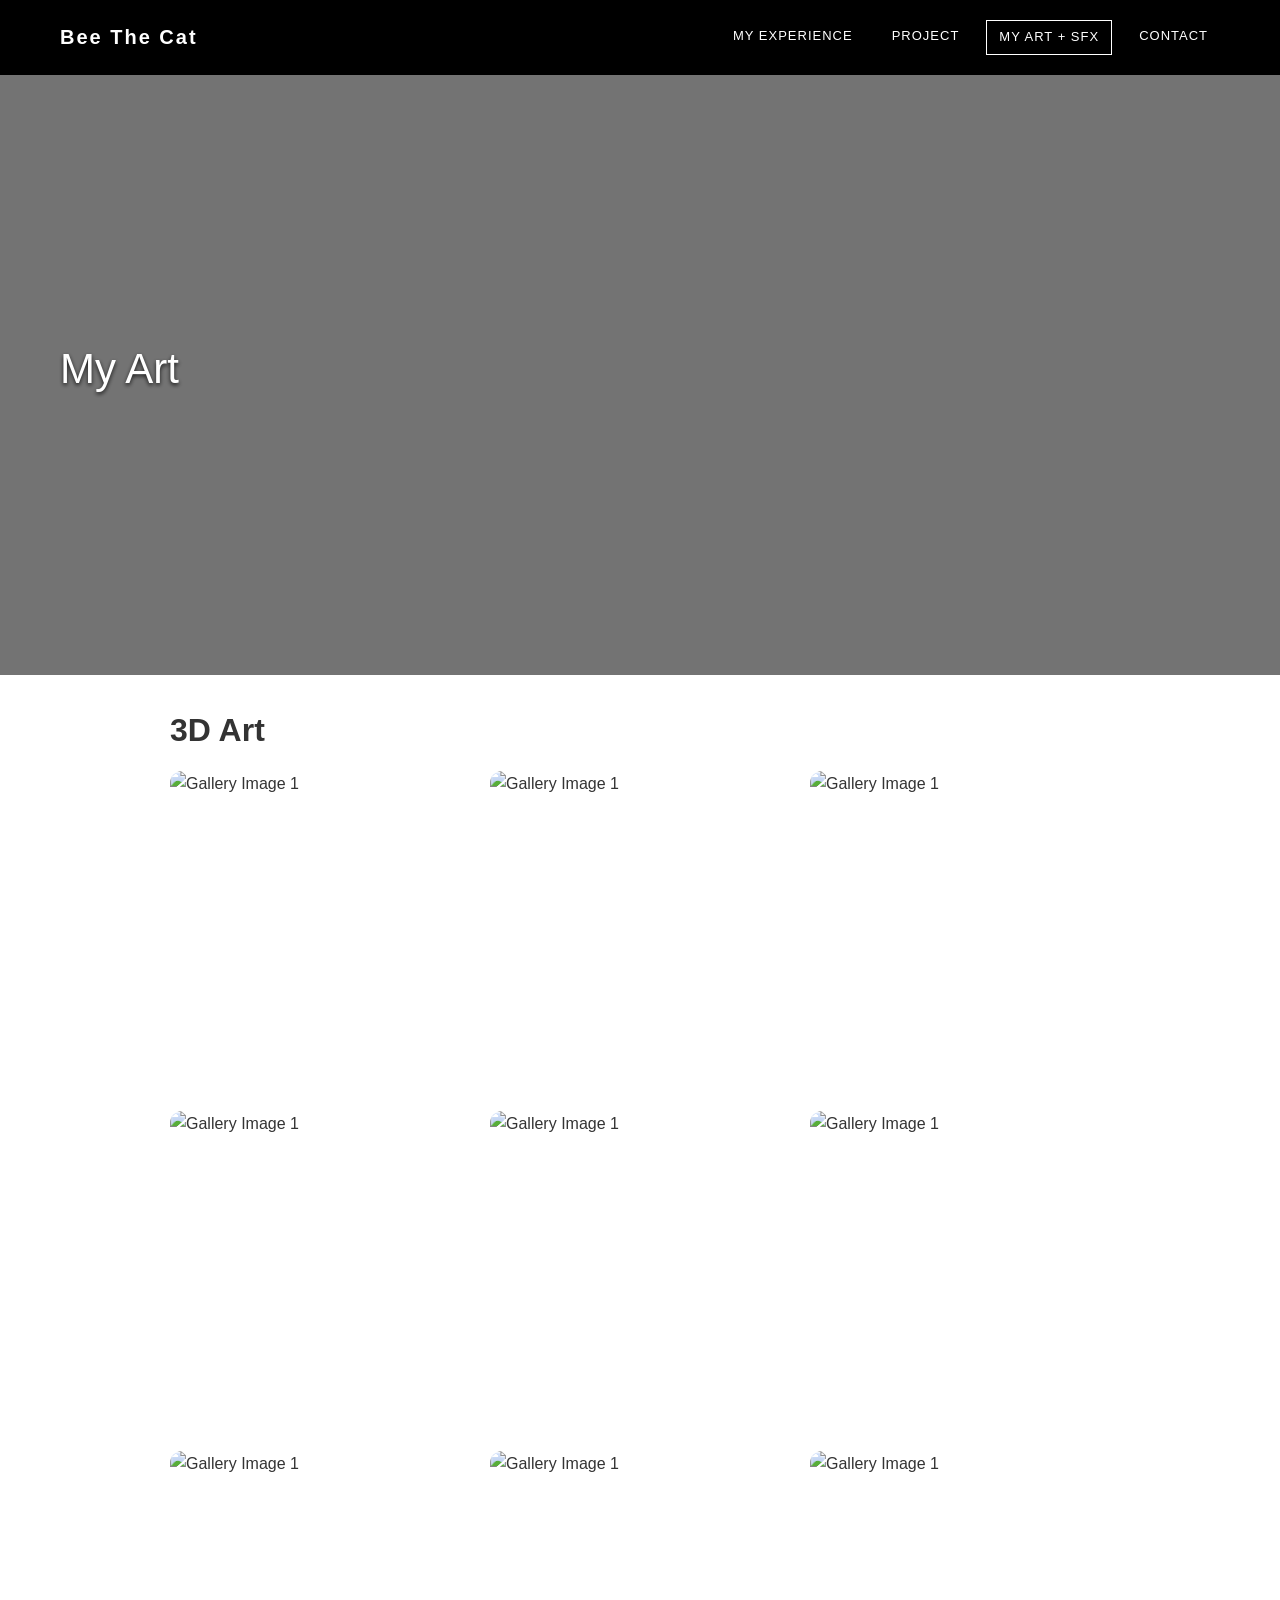
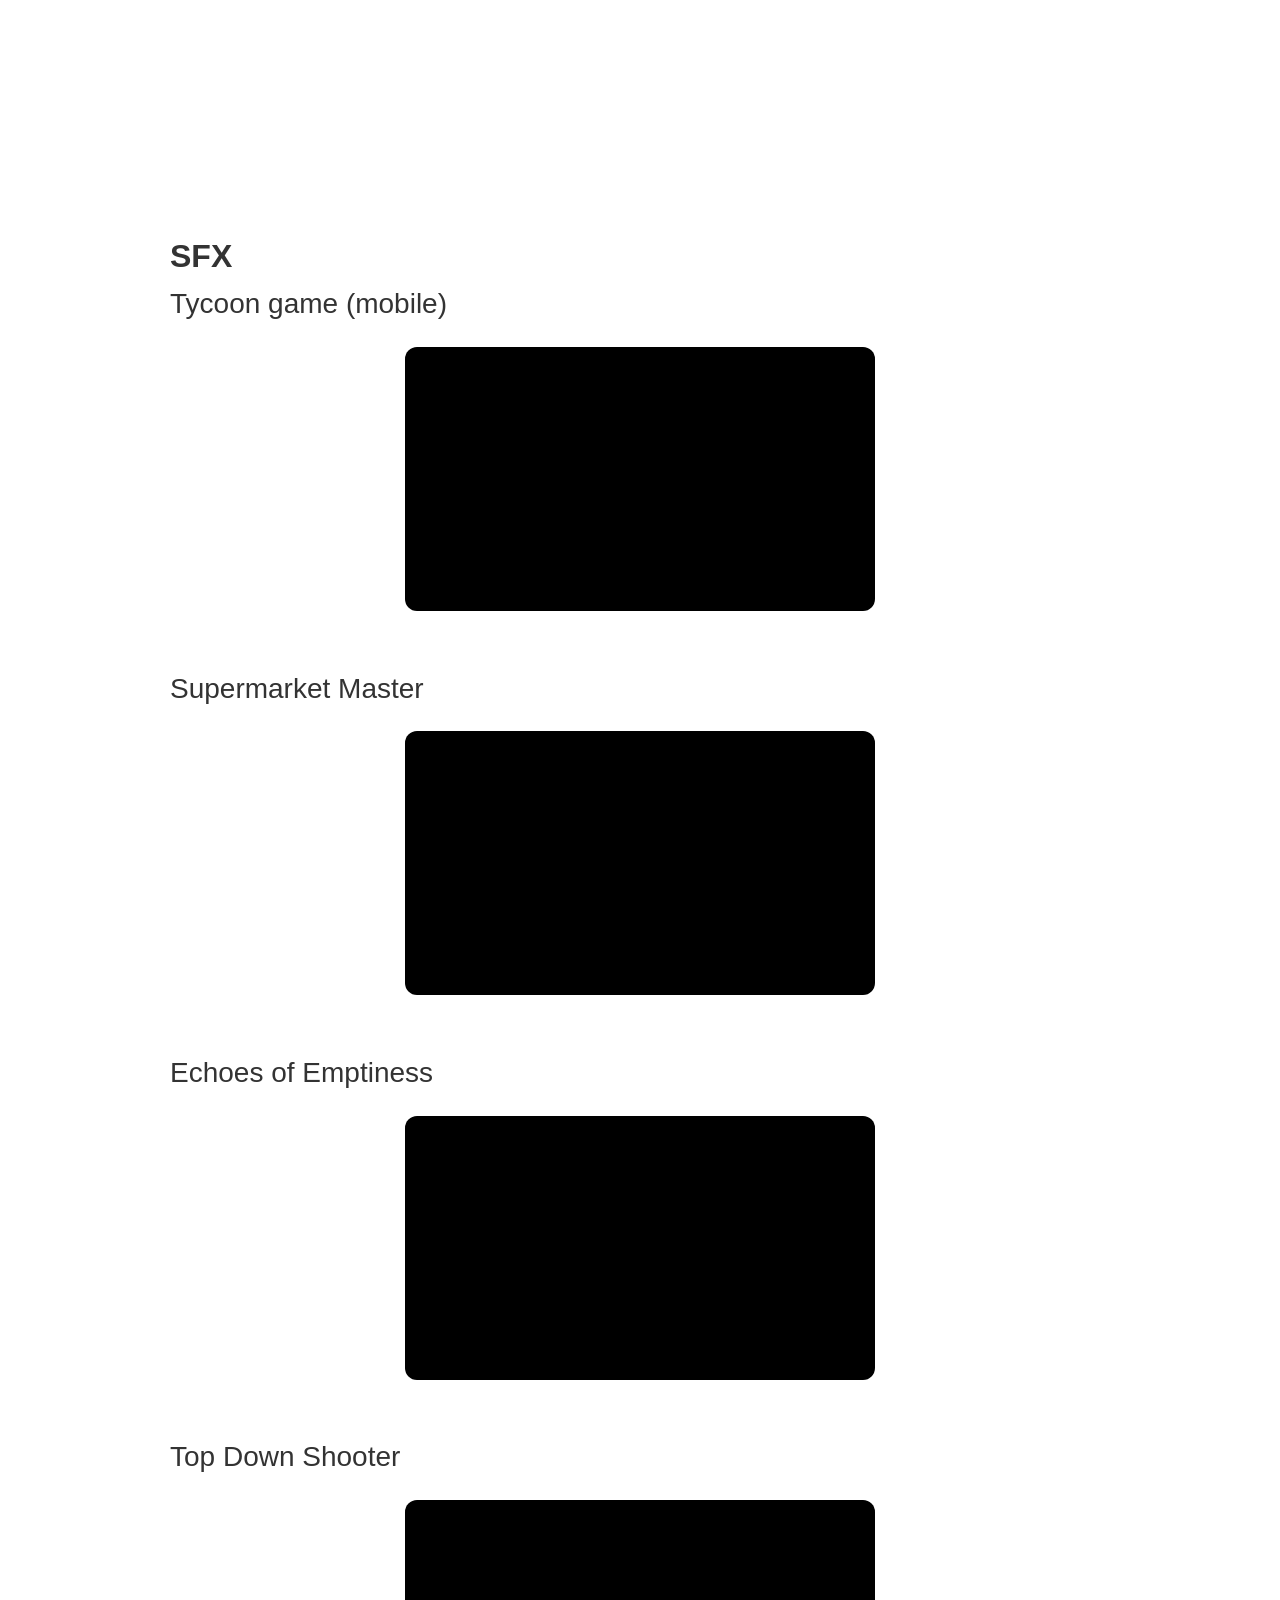
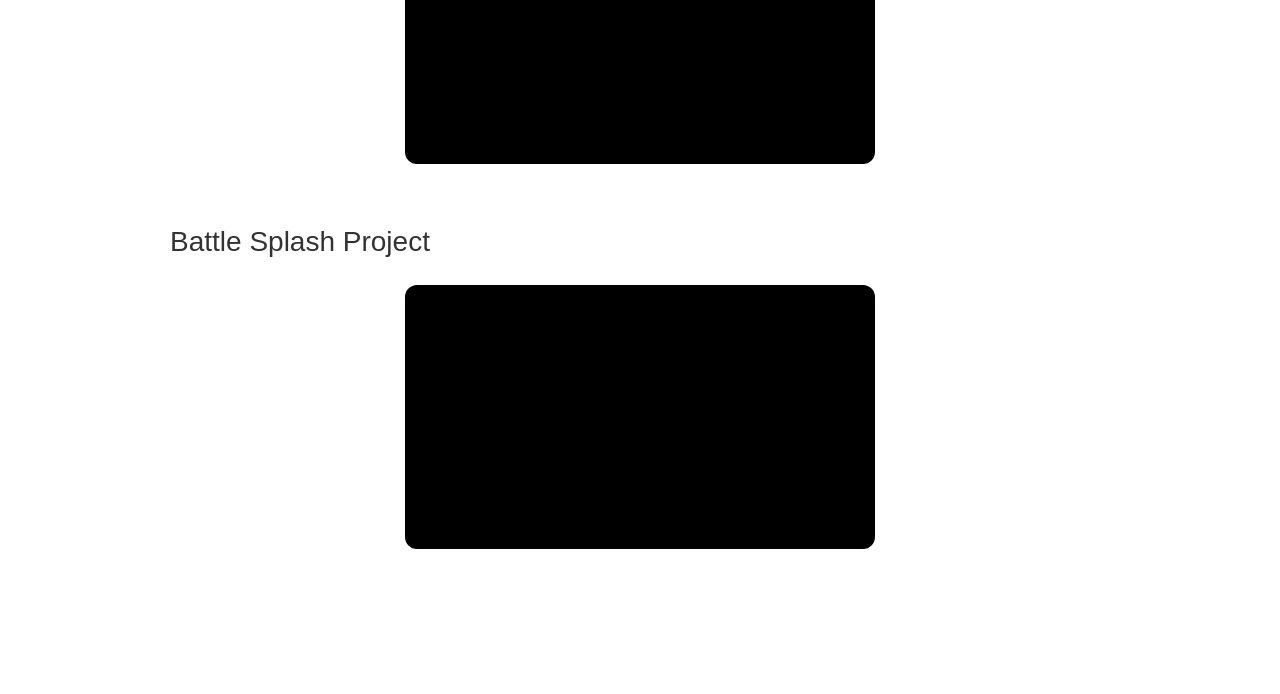
==== myart.html @ d62521d7 "Add files via upload" ====
<!DOCTYPE html>
<html lang="vi">
<head>
    <meta charset="UTF-8">
    <meta name="viewport" content="width=device-width, initial-scale=1.0">
    <title>My Art - Portfolio</title>
    <link rel="stylesheet" href="style.css">
</head>
<body>

    <!-- Header Block -->
    <header>
        <div class="header-container">
            <div class="logo">Bee The Cat</div>
            <nav>
                <ul>
                    <li><a href="index.html">MY EXPERIENCE</a></li>
                    <li><a href="project.html" >PROJECT</a></li>
                    <li><a href="myart.html" class="active">MY ART + SFX</a></li>
                    <li><a href="contact.html">CONTACT</a></li>
                </ul>
            </nav>
        </div>
    </header>

    <!-- Hero Banner Block -->
    <section class="hero">
        <div class="hero-container">
            <div class="hero-text">
                <h1>My Art</h1>
            </div>
        </div>
    </section>

    <!-- Main Content Container -->
    <div class="container">

        <!-- Project Item: Miniature-shooter -->
        <div class="project-block">
            <h1>3D Art</h1>
            <div class="gallery-grid">
                <img src="images/Art + voxel/Voxel art/snap2026-09-07-02-12-44.png" alt="Gallery Image 1">
				<img src="images/Art + voxel/Voxel art/snap2026-09-07-01-13-02.png" alt="Gallery Image 1">
				<img src="images/Art + voxel/Voxel art/snap2024-05-16-07-28-50_orig.png" alt="Gallery Image 1">
				<img src="images/Art + voxel/Voxel art/room-cozy-3_orig.png" alt="Gallery Image 1">
				<img src="images/Art + voxel/Voxel art/snap2024-06-08-07-22-31_orig.png" alt="Gallery Image 1">
				<img src="images/Art + voxel/Voxel art/snap2024-05-17-10-12-16_orig.png" alt="Gallery Image 1">
				<img src="images/Art + voxel/Voxel art/snap2024-05-27-07-48-33_orig.png" alt="Gallery Image 1">
				<img src="images/Art + voxel/Voxel art/snap2024-05-20-10-29-37_orig.png" alt="Gallery Image 1">
				<img src="images/Art + voxel/Voxel art/Dogo.png" alt="Gallery Image 1">

            </div>
        </div>
		
		  <div class="project-block">
            <h1>SFX</h1>
			<h2>Tycoon game (mobile)</h2>
            <div class="video-container">
                <iframe 
                    src="https://www.youtube.com/embed/-_LcKCd7iQA" 
                    title="YouTube video player" 
                    allow="accelerometer; autoplay; clipboard-write; encrypted-media; gyroscope; picture-in-picture; web-share" 
                    referrerpolicy="strict-origin-when-cross-origin" 
                    allowfullscreen>
                </iframe>
            </div>
			</br>
			<h2>Supermarket Master</h2>
            <div class="video-container">
                <iframe 
                    src="https://www.youtube.com/embed/-_LcKCd7iQA" 
                    title="YouTube video player" 
                    allow="accelerometer; autoplay; clipboard-write; encrypted-media; gyroscope; picture-in-picture; web-share" 
                    referrerpolicy="strict-origin-when-cross-origin" 
                    allowfullscreen>
                </iframe>
            </div>
			</br>
			<h2>Echoes of Emptiness</h2>
            <div class="video-container">
                <iframe 
                    src="https://www.youtube.com/embed/-_LcKCd7iQA" 
                    title="YouTube video player" 
                    allow="accelerometer; autoplay; clipboard-write; encrypted-media; gyroscope; picture-in-picture; web-share" 
                    referrerpolicy="strict-origin-when-cross-origin" 
                    allowfullscreen>
                </iframe>
            </div>
			</br>
			
			<h2>Top Down Shooter </h2>
            <div class="video-container">
                <iframe 
                    src="https://www.youtube.com/embed/-_LcKCd7iQA" 
                    title="YouTube video player" 
                    allow="accelerometer; autoplay; clipboard-write; encrypted-media; gyroscope; picture-in-picture; web-share" 
                    referrerpolicy="strict-origin-when-cross-origin" 
                    allowfullscreen>
                </iframe>
            </div>
			</br>
			
			<h2>Battle Splash Project</h2>
            <div class="video-container">
                <iframe 
                    src="https://www.youtube.com/embed/-_LcKCd7iQA" 
                    title="YouTube video player" 
                    allow="accelerometer; autoplay; clipboard-write; encrypted-media; gyroscope; picture-in-picture; web-share" 
                    referrerpolicy="strict-origin-when-cross-origin" 
                    allowfullscreen>
                </iframe>
            </div>
			</br>
			
			
			
        </div> 
        
		
    </div>

</body>
</html>
---- style.css ----
/* RESET & CSS BASE */
* {
    box-sizing: border-box;
    margin: 0;
    padding: 0;
    font-family: 'Helvetica Neue', Arial, sans-serif;
}

body {
    background-color: #ffffff;
    color: #333333;
    line-height: 1.6;
}

/* HEADER & NAVIGATION */
header {
    background-color: #000000;
    color: #ffffff;
    width: 100%;
}

.header-container {
    max-width: 1200px;
    margin: 0 auto;
    padding: 20px 20px;
    display: flex;
    justify-content: space-between;
    align-items: center;
    flex-wrap: wrap;
    gap: 15px;
}

.logo {
    font-size: 20px;
    font-weight: bold;
    letter-spacing: 2px;
}

nav ul {
    list-style: none;
    display: flex;
    gap: 15px;
    flex-wrap: wrap;
}

nav a {
    color: #ffffff;
    text-decoration: none;
    font-size: 13px;
    letter-spacing: 1px;
    text-transform: uppercase;
    padding: 6px 12px;
    display: inline-block;
    transition: all 0.2s ease;
}

nav a.active, nav a:hover {
    border: 1px solid #ffffff;
}

/* HERO BANNER */
.hero {
    width: 100%;
    min-height: 600px;
    background-image: linear-gradient(rgba(0, 0, 0, 0.55), rgba(0, 0, 0, 0.55)), url('images/Lvl design + env/Tank/1.JPG');
    background-size: cover;
    background-position: center;
    background-repeat: no-repeat;
    filter: grayscale(100%);
    display: flex;
    align-items: center;
}

.hero-container {
    max-width: 1200px;
    width: 100%;
    margin: 0 auto;
    padding: 40px 20px;
}

.hero-text {
    max-width: 650px;
    color: #ffffff;
}

.hero-text h1 {
    font-size: 42px;
    margin-bottom: 12px;
    font-weight: 400;
    word-break: break-word;
    text-shadow: 0px 2px 4px rgba(0, 0, 0, 0.8);
}

.hero-text p {
    font-size: 18px;
    color: #e0e0e0;
    text-shadow: 0px 1px 3px rgba(0, 0, 0, 0.8);
}

/* CONTAINER TỔNG THỂ DƯỚI */
.container {
    padding: 30px 20px;
    max-width: 1200px;
    margin: 0 auto;
}

/* MỖI BLOCK DỰ ÁN CỐ ĐỊNH CHIỀU RỘNG 940PX VÀ CĂN GIỮA */
.project-block {
    max-width: 940px;
    margin: 0 auto 60px auto;
}

h2 {
    font-size: 28px;
    margin-bottom: 15px;
    font-weight: 500;
}

/* DANH SÁCH & LINK */
ul.skill-list, ul.press-list {
    list-style-type: disc;
    padding-left: 20px;
}

ul.skill-list li, ul.press-list li {
    margin-bottom: 8px;
    font-size: 16px;
    color: #222222;
}

a.link {
    color: #0056b3;
    text-decoration: underline;
    word-break: break-all;
}

/* GALLERY GRID - CĂN THEO KHUNG PROJECT-BLOCK */
.gallery-grid {
    display: grid;
    grid-template-columns: repeat(3, 1fr);
    gap: 20px;
    margin-top: 15px;
    width: 100%;
}

.gallery-grid img {
    width: 100%;
    height: 320px;
    object-fit: cover;
    border-radius: 12px;
    transition: transform 0.2s ease;
}

.gallery-grid img:hover {
    transform: scale(1.03);
}

/* TỰ ĐỘNG DÀN TO ẢNH NẾU GALLERY CHỈ CÓ DUY NHẤT 1 ẢNH */
.gallery-grid img:only-child {
    grid-column: 1 / -1;
    width: 100%;
    height: auto;
    max-height: 520px;
}

/* YOUTUBE EMBED RESPONSIVE - CĂN GIỮA 100% SO VỚI 3 ẢNH */
.video-container {
    position: relative;
    width: 100%;
    max-width: 470px; /* Nhỏ bằng 1/2 khung 3 ảnh */
    height: 0;
    padding-bottom: 264px; /* Giữ chuẩn tỉ lệ 16:9 cho max-width 470px */
    overflow: hidden;
    background: #000000;
    margin: 20px auto 30px auto; /* Căn giữa tự động tuyệt đối */
    border-radius: 12px;
}

.video-container iframe {
    position: absolute;
    top: 0;
    left: 0;
    width: 100%;
    height: 100%;
    border: 0;
}

/* ẢNH CONTACT */
.profile-cat {
    width: 100%;
    max-width: 250px;
    height: auto;
    filter: grayscale(100%);
    margin-top: 20px;
    border-radius: 12px;
}

/* MEDIA QUERIES FOR MOBILE & TABLET */
@media (max-width: 980px) {
    .project-block {
        max-width: 100%;
    }
}

@media (max-width: 768px) {
    .header-container {
        padding: 15px 20px;
        flex-direction: column;
        align-items: flex-start;
    }

    nav ul {
        width: 100%;
        justify-content: space-between;
        gap: 5px;
    }

    nav a {
        font-size: 11px;
        padding: 5px 8px;
    }

    .hero {
        min-height: 300px;
    }

    .hero-container {
        padding: 30px 20px;
    }

    .hero-text h1 {
        font-size: 30px;
    }

    .hero-text p {
        font-size: 15px;
    }

    .container {
        padding: 20px;
    }

    .gallery-grid {
        grid-template-columns: repeat(auto-fit, minmax(140px, 1fr));
        gap: 12px;
    }

    .gallery-grid img {
        height: 200px;
    }

    .video-container {
        max-width: 100%;
        padding-bottom: 56.25%;
        margin: 15px 0 25px 0;
    }
}
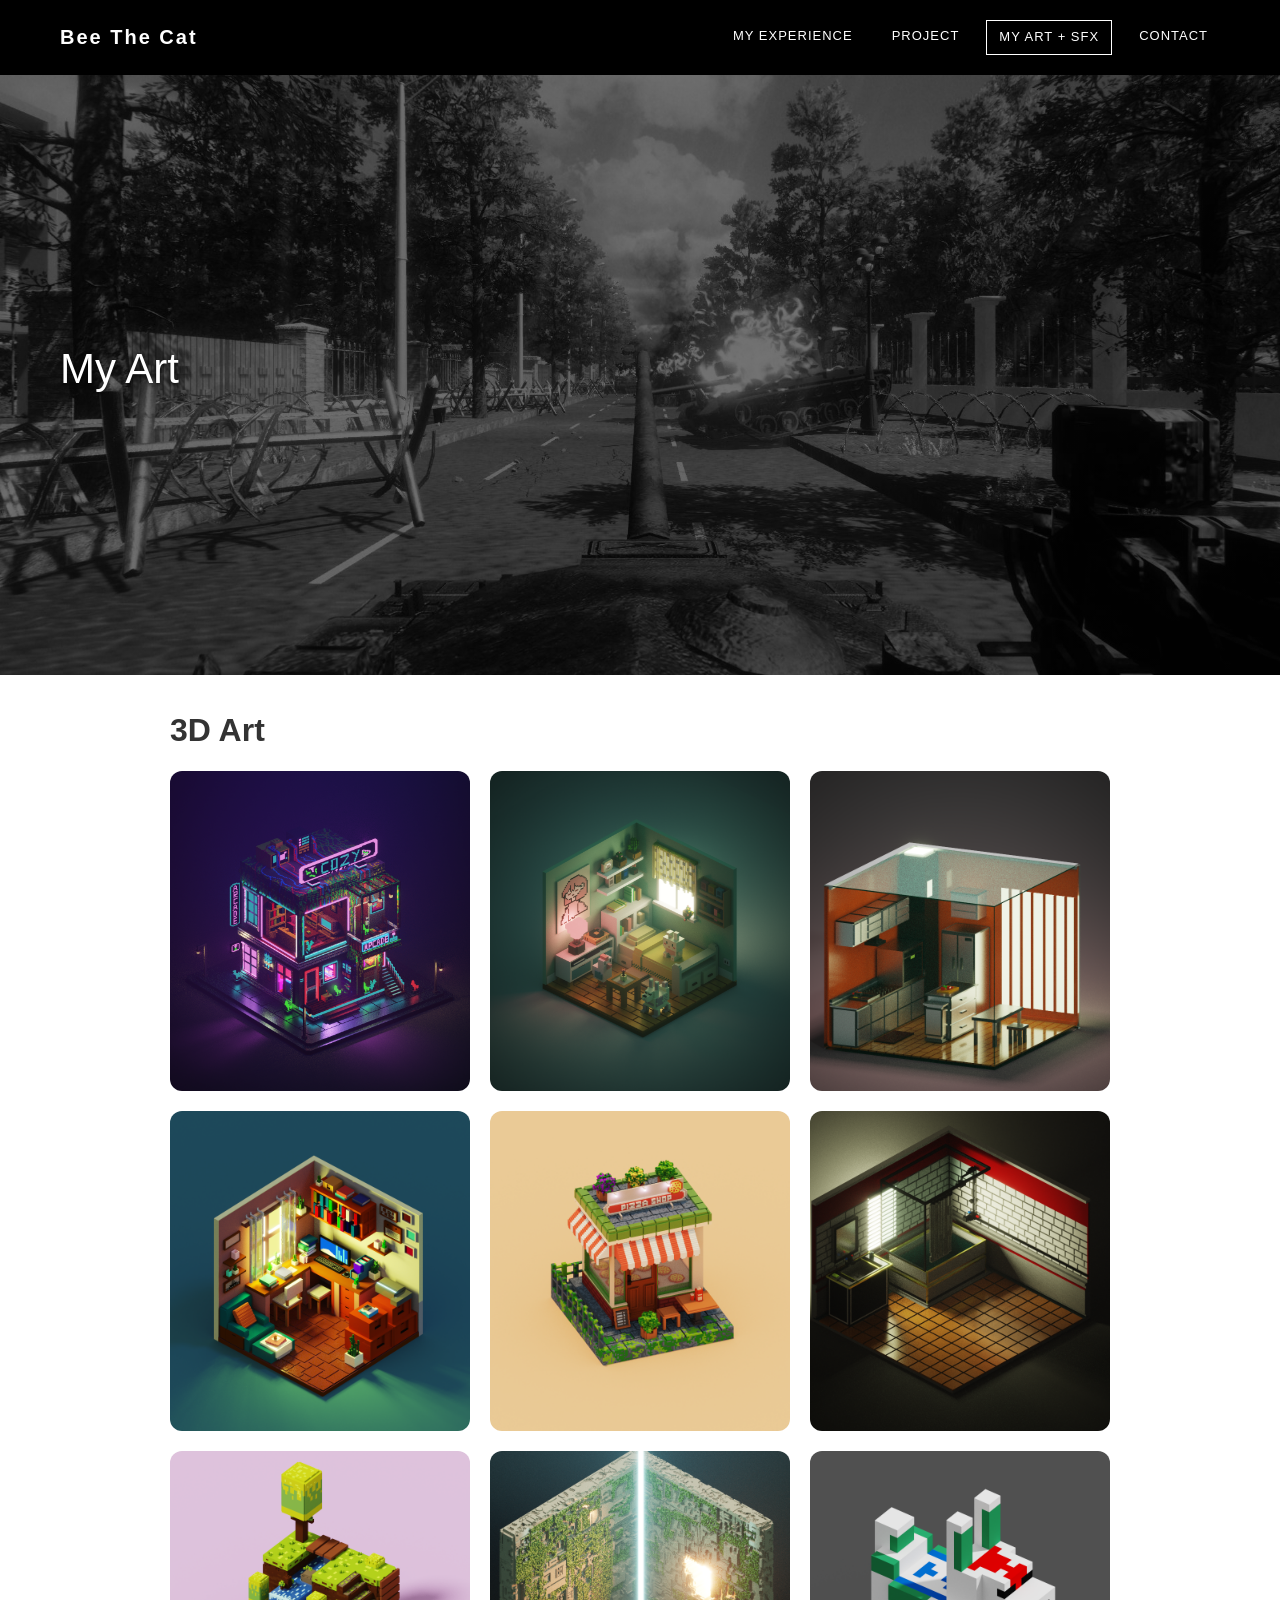
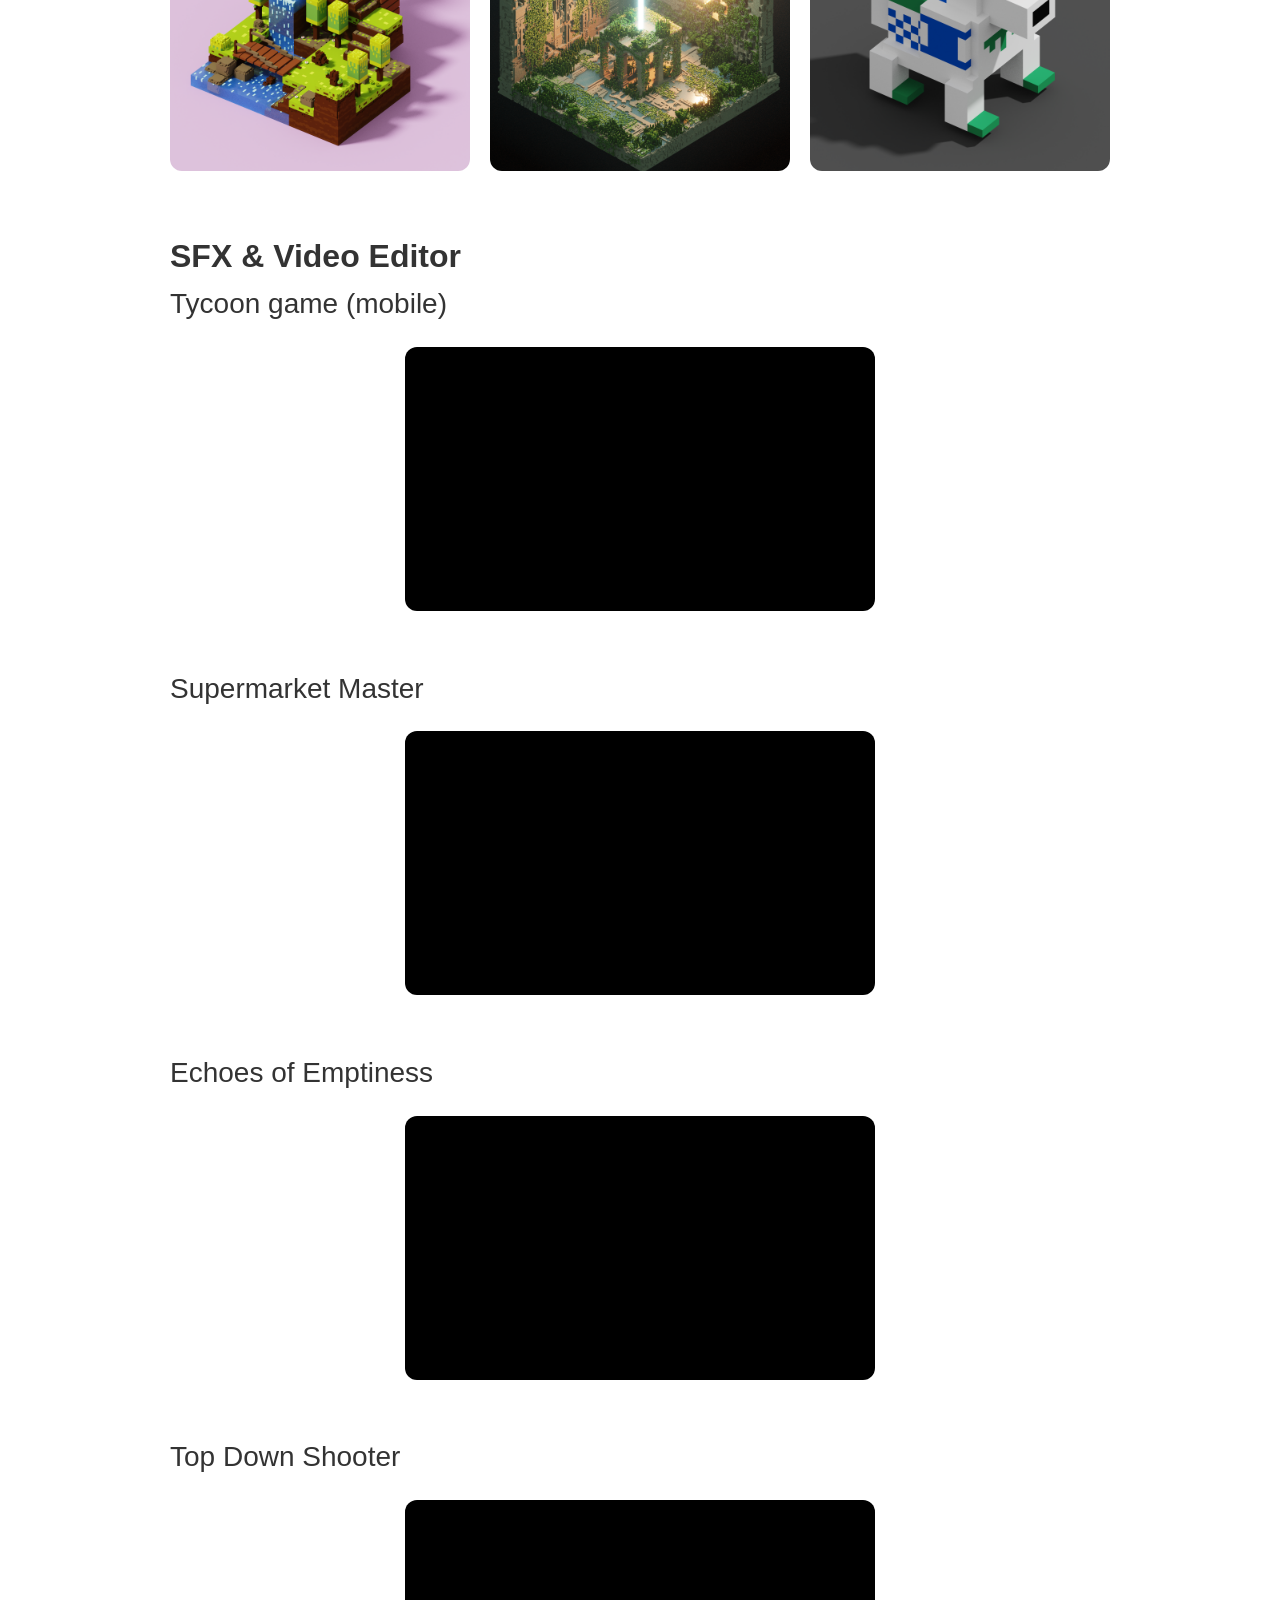
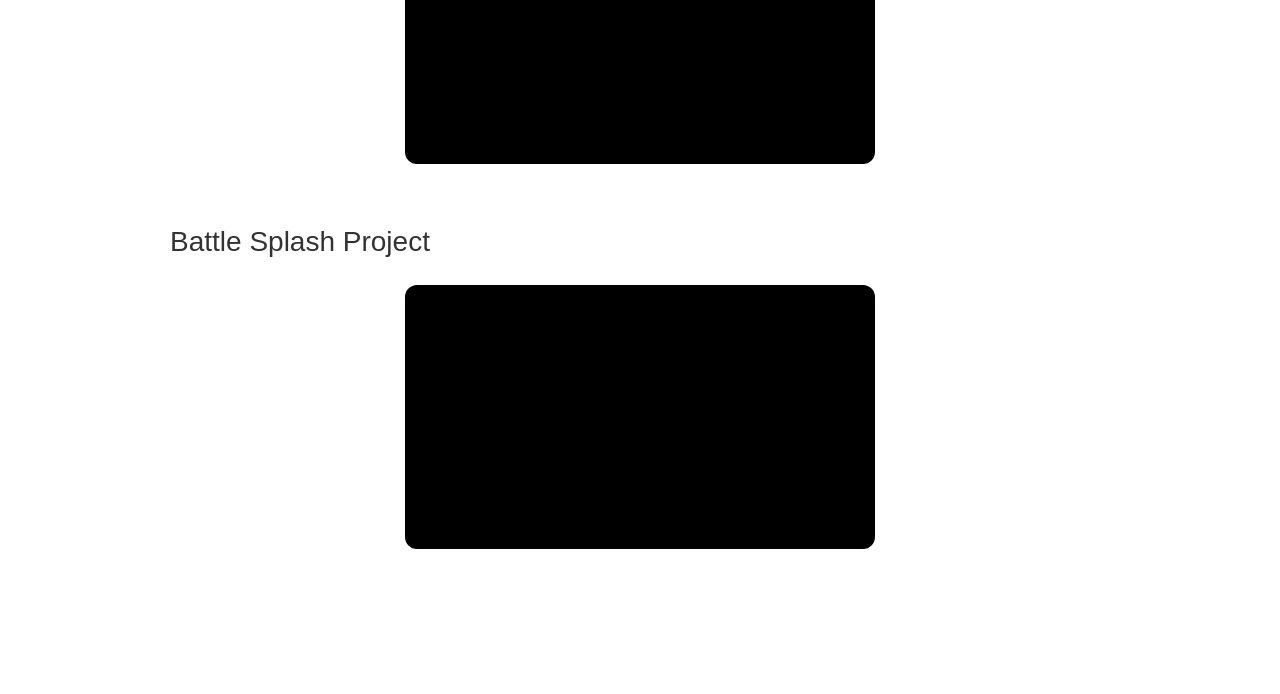
==== commit 5de844fb: "Add files via upload" ====
--- a/myart.html
+++ b/myart.html
@@ -53,62 +53,32 @@
         </div>
 		
 		  <div class="project-block">
-            <h1>SFX</h1>
+            <h1>SFX & Video Editor</h1>
 			<h2>Tycoon game (mobile)</h2>
             <div class="video-container">
-                <iframe 
-                    src="https://www.youtube.com/embed/-_LcKCd7iQA" 
-                    title="YouTube video player" 
-                    allow="accelerometer; autoplay; clipboard-write; encrypted-media; gyroscope; picture-in-picture; web-share" 
-                    referrerpolicy="strict-origin-when-cross-origin" 
-                    allowfullscreen>
-                </iframe>
+				<iframe width="560" height="315" src="https://www.youtube.com/embed/BdiRuO1cNbE?si=X3qeZhEvCc8iptkq" title="YouTube video player" frameborder="0" allow="accelerometer; autoplay; clipboard-write; encrypted-media; gyroscope; picture-in-picture; web-share" referrerpolicy="strict-origin-when-cross-origin" allowfullscreen></iframe>
             </div>
 			</br>
 			<h2>Supermarket Master</h2>
             <div class="video-container">
-                <iframe 
-                    src="https://www.youtube.com/embed/-_LcKCd7iQA" 
-                    title="YouTube video player" 
-                    allow="accelerometer; autoplay; clipboard-write; encrypted-media; gyroscope; picture-in-picture; web-share" 
-                    referrerpolicy="strict-origin-when-cross-origin" 
-                    allowfullscreen>
-                </iframe>
+				<iframe width="560" height="315" src="https://www.youtube.com/embed/hApsDhQjDEA?si=3Ax6KB3eWWXcMkmv" title="YouTube video player" frameborder="0" allow="accelerometer; autoplay; clipboard-write; encrypted-media; gyroscope; picture-in-picture; web-share" referrerpolicy="strict-origin-when-cross-origin" allowfullscreen></iframe>
             </div>
 			</br>
 			<h2>Echoes of Emptiness</h2>
-            <div class="video-container">
-                <iframe 
-                    src="https://www.youtube.com/embed/-_LcKCd7iQA" 
-                    title="YouTube video player" 
-                    allow="accelerometer; autoplay; clipboard-write; encrypted-media; gyroscope; picture-in-picture; web-share" 
-                    referrerpolicy="strict-origin-when-cross-origin" 
-                    allowfullscreen>
-                </iframe>
-            </div>
+				<div class="video-container">
+				<iframe width="560" height="315" src="https://www.youtube.com/embed/ejjX6ne8YmI?si=Kz8d_VI0ibihq0uu" title="YouTube video player" frameborder="0" allow="accelerometer; autoplay; clipboard-write; encrypted-media; gyroscope; picture-in-picture; web-share" referrerpolicy="strict-origin-when-cross-origin" allowfullscreen></iframe>
+				 </div>
 			</br>
 			
 			<h2>Top Down Shooter </h2>
             <div class="video-container">
-                <iframe 
-                    src="https://www.youtube.com/embed/-_LcKCd7iQA" 
-                    title="YouTube video player" 
-                    allow="accelerometer; autoplay; clipboard-write; encrypted-media; gyroscope; picture-in-picture; web-share" 
-                    referrerpolicy="strict-origin-when-cross-origin" 
-                    allowfullscreen>
-                </iframe>
+				<iframe width="560" height="315" src="https://www.youtube.com/embed/-_LcKCd7iQA?si=mxZj7PxmcXHZMQFB" title="YouTube video player" frameborder="0" allow="accelerometer; autoplay; clipboard-write; encrypted-media; gyroscope; picture-in-picture; web-share" referrerpolicy="strict-origin-when-cross-origin" allowfullscreen></iframe>
             </div>
 			</br>
 			
 			<h2>Battle Splash Project</h2>
             <div class="video-container">
-                <iframe 
-                    src="https://www.youtube.com/embed/-_LcKCd7iQA" 
-                    title="YouTube video player" 
-                    allow="accelerometer; autoplay; clipboard-write; encrypted-media; gyroscope; picture-in-picture; web-share" 
-                    referrerpolicy="strict-origin-when-cross-origin" 
-                    allowfullscreen>
-                </iframe>
+				<iframe width="560" height="315" src="https://www.youtube.com/embed/yttx-2qwNwg?si=M7pg4RJgNWi3pqVN" title="YouTube video player" frameborder="0" allow="accelerometer; autoplay; clipboard-write; encrypted-media; gyroscope; picture-in-picture; web-share" referrerpolicy="strict-origin-when-cross-origin" allowfullscreen></iframe>
             </div>
 			</br>
 			
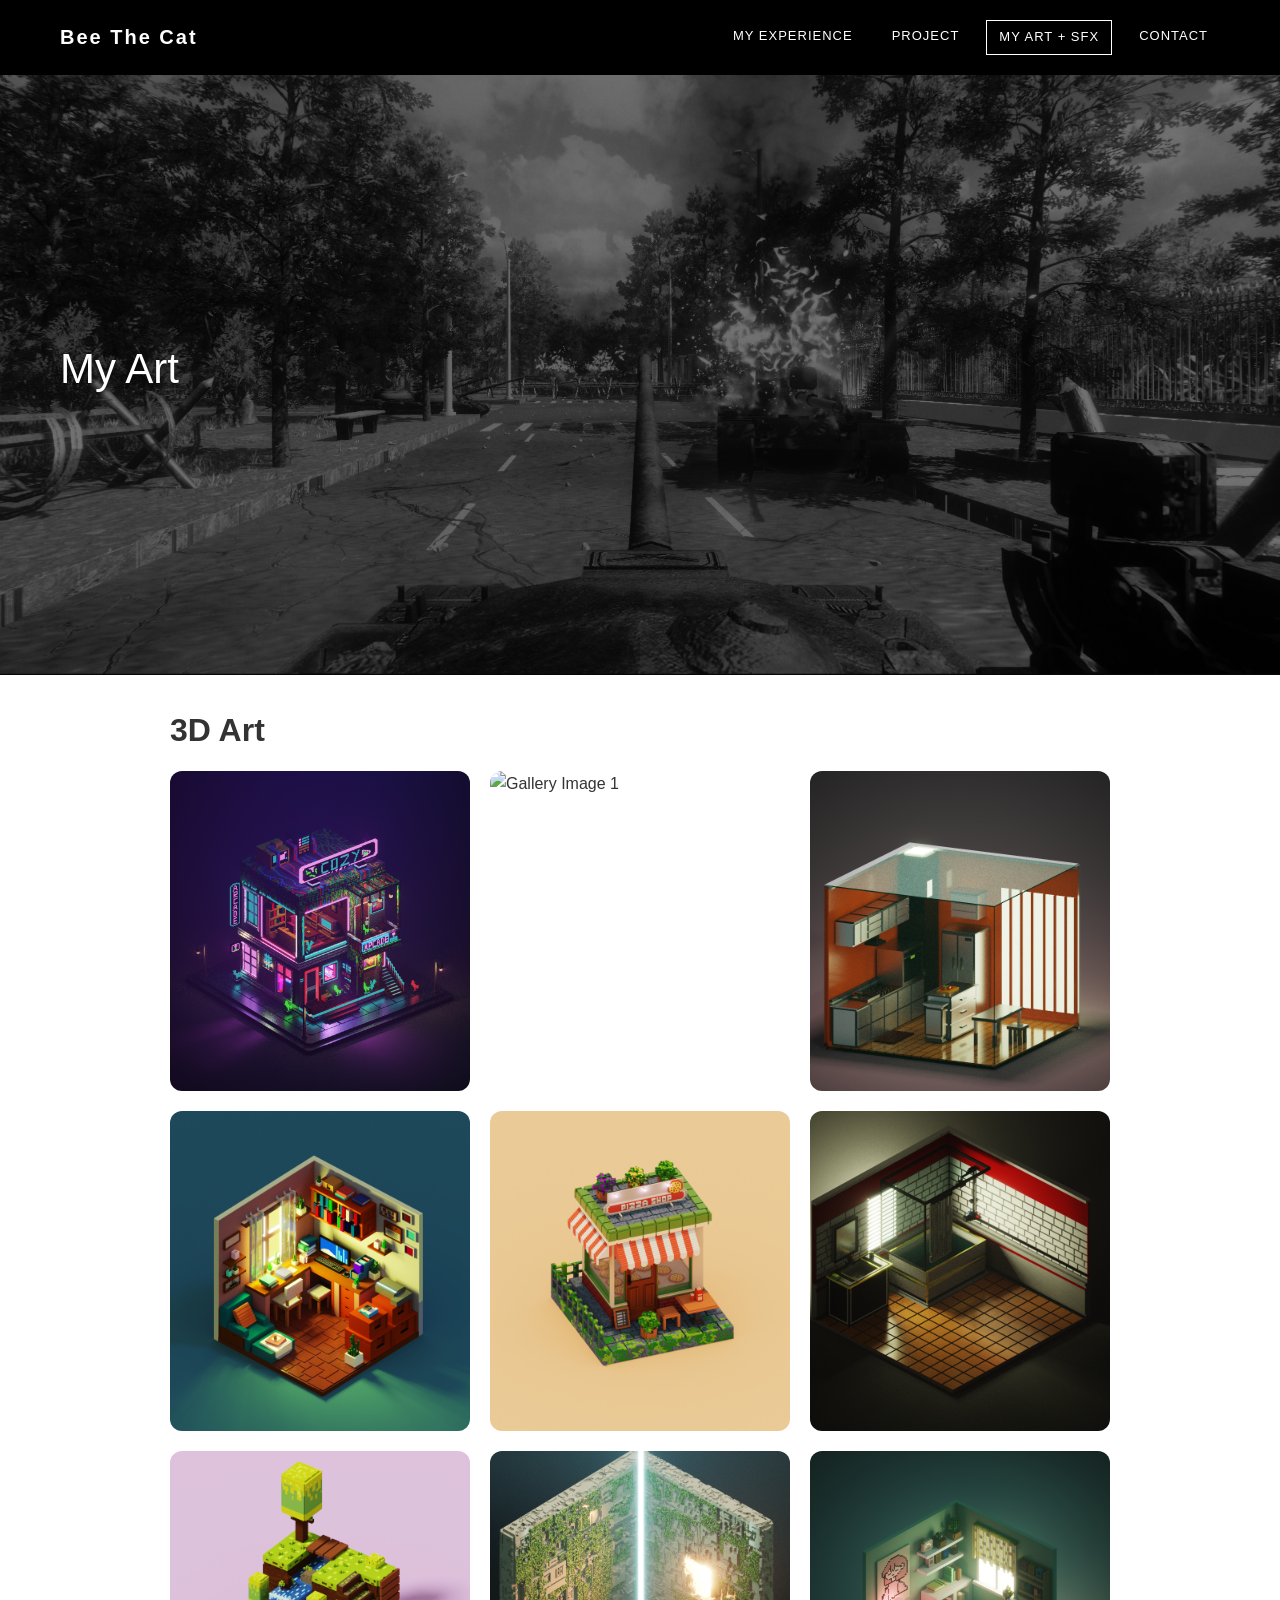
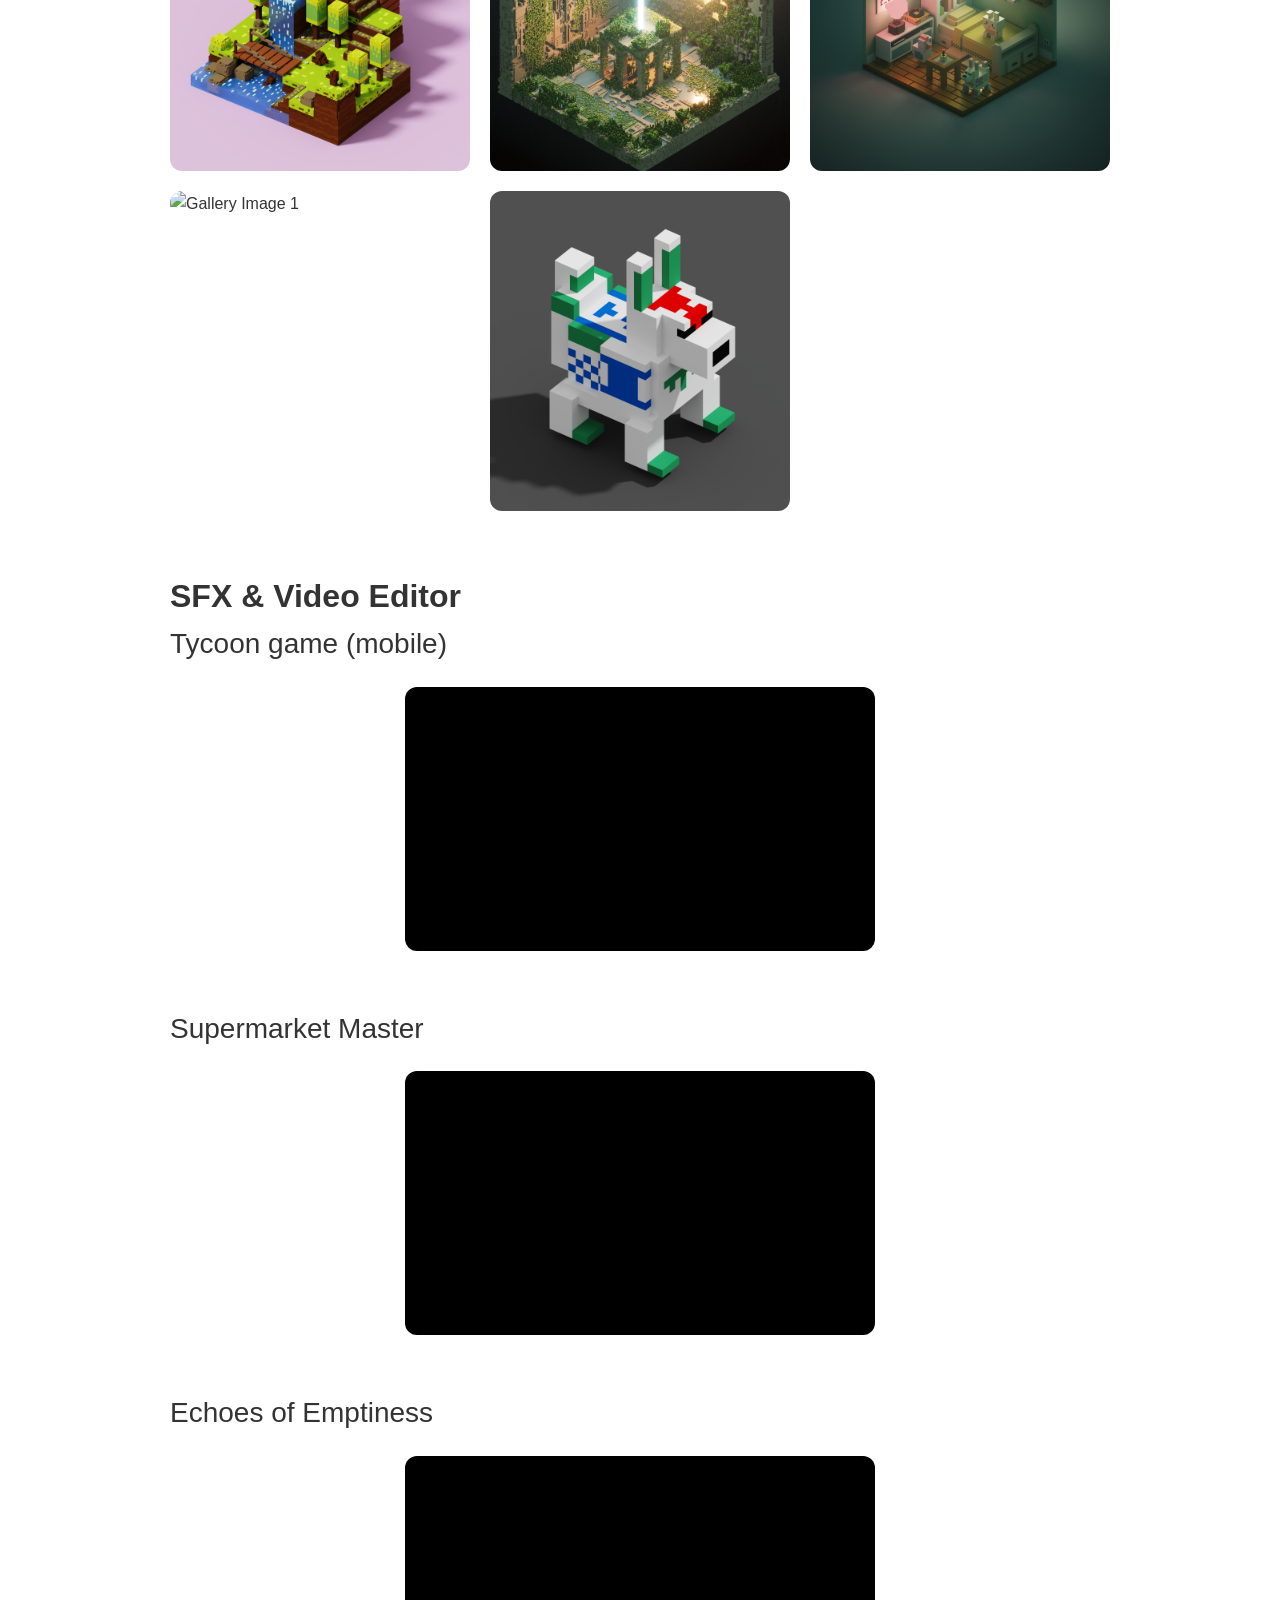
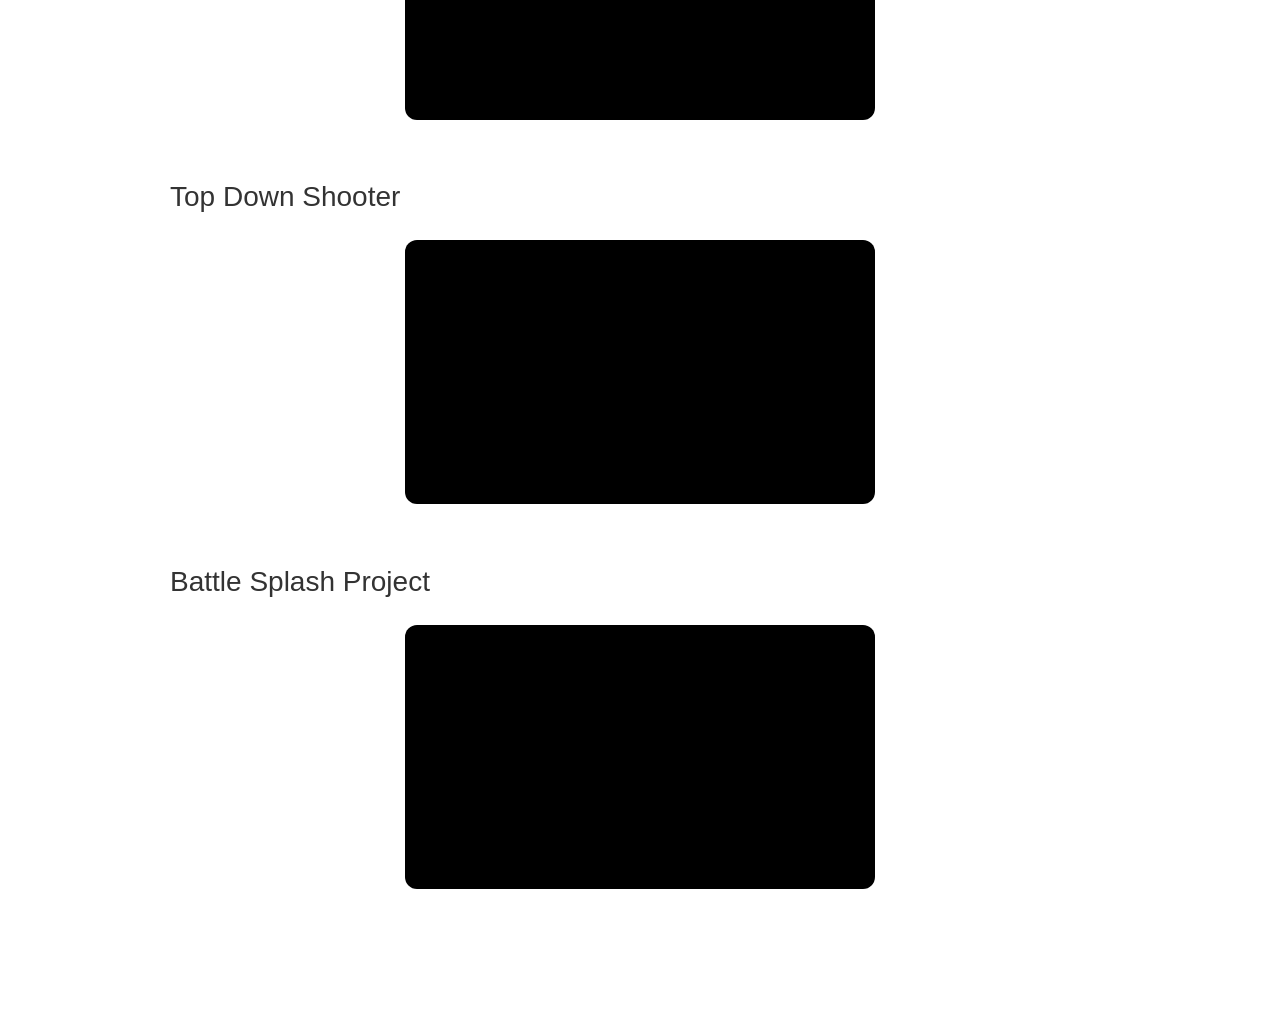
==== commit f4d76e9e: "Add files via upload" ====
--- a/myart.html
+++ b/myart.html
@@ -40,13 +40,18 @@
             <h1>3D Art</h1>
             <div class="gallery-grid">
                 <img src="images/Art + voxel/Voxel art/snap2026-09-07-02-12-44.png" alt="Gallery Image 1">
-				<img src="images/Art + voxel/Voxel art/snap2026-09-07-01-13-02.png" alt="Gallery Image 1">
+								<img src="images/Art + voxel/Voxel art/Green room (2) (1) (1) (1)_render_20261028_112403.png" alt="Gallery Image 1">
+
 				<img src="images/Art + voxel/Voxel art/snap2024-05-16-07-28-50_orig.png" alt="Gallery Image 1">
 				<img src="images/Art + voxel/Voxel art/room-cozy-3_orig.png" alt="Gallery Image 1">
 				<img src="images/Art + voxel/Voxel art/snap2024-06-08-07-22-31_orig.png" alt="Gallery Image 1">
 				<img src="images/Art + voxel/Voxel art/snap2024-05-17-10-12-16_orig.png" alt="Gallery Image 1">
 				<img src="images/Art + voxel/Voxel art/snap2024-05-27-07-48-33_orig.png" alt="Gallery Image 1">
 				<img src="images/Art + voxel/Voxel art/snap2024-05-20-10-29-37_orig.png" alt="Gallery Image 1">
+												<img src="images/Art + voxel/Voxel art/snap2026-09-07-01-13-02.png" alt="Gallery Image 1">
+
+				<img src="images/Art + voxel/Voxel art/Green room (2) (1) (1) (1)_render_20261102_160554.png" alt="Gallery Image 1">
+
 				<img src="images/Art + voxel/Voxel art/Dogo.png" alt="Gallery Image 1">
 
             </div>
--- a/style.css
+++ b/style.css
@@ -62,7 +62,7 @@
 .hero {
     width: 100%;
     min-height: 600px;
-    background-image: linear-gradient(rgba(0, 0, 0, 0.55), rgba(0, 0, 0, 0.55)), url('images/Lvl design + env/Tank/1.JPG');
+    background-image: linear-gradient(rgba(0, 0, 0, 0.55), rgba(0, 0, 0, 0.55)), url('images/Lvl design + env/Tank/10.JPG');
     background-size: cover;
     background-position: center;
     background-repeat: no-repeat;
